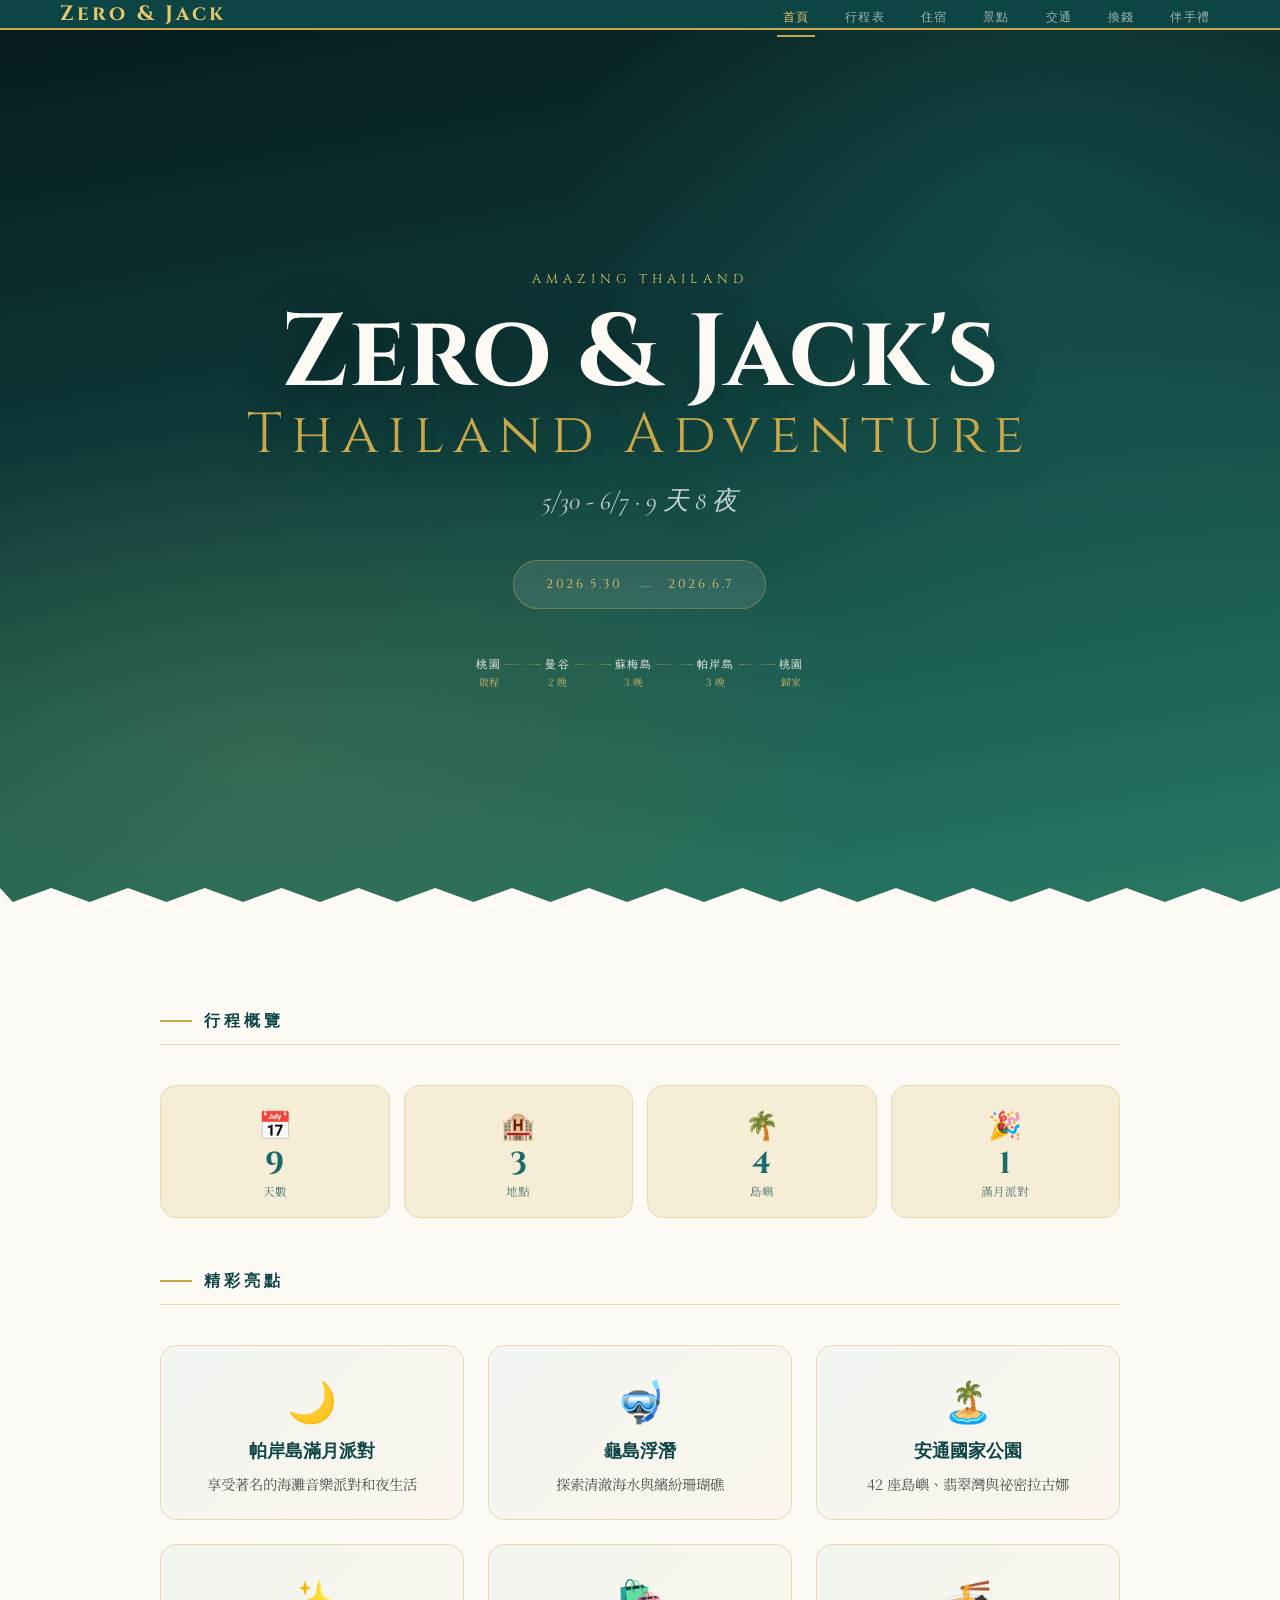
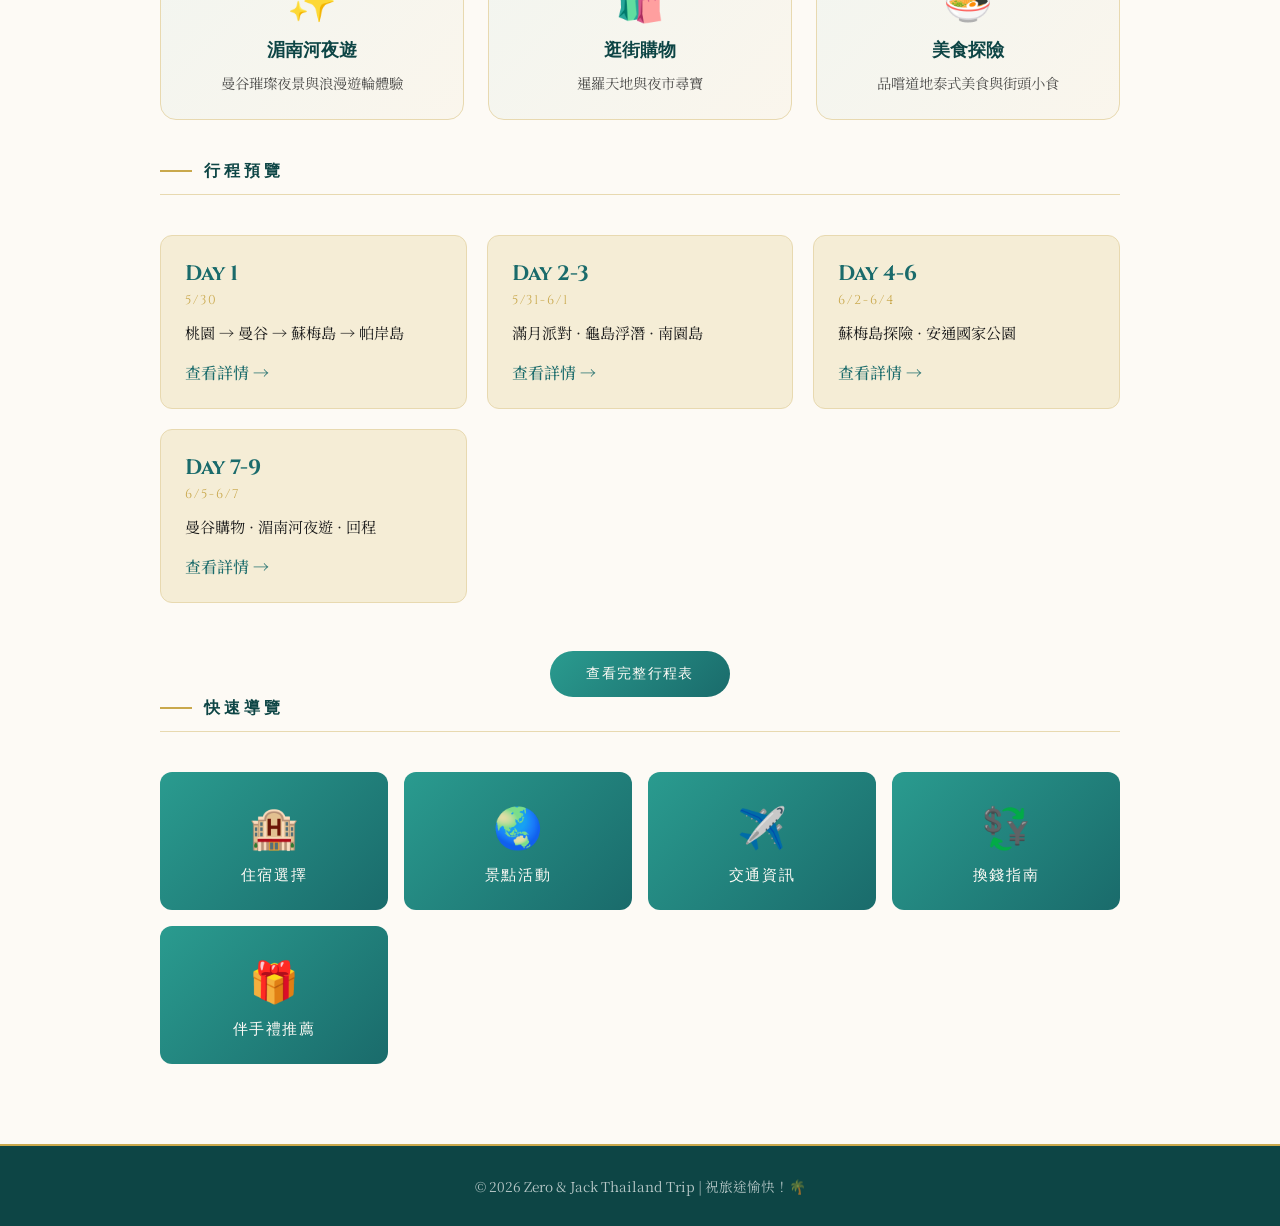
==== index.html @ 82bb22d4 "Initial commit: Zero & Jack Thailand trip website" ====
<!DOCTYPE html>
<html lang="zh-TW">
<head>
  <meta charset="UTF-8">
  <meta name="viewport" content="width=device-width, initial-scale=1.0">
  <title>Zero & Jack 泰國之旅 2026</title>
  <link href="https://fonts.googleapis.com/css2?family=Cinzel:wght@400;600;700&family=Noto+Serif+TC:wght@300;400;500&family=Cormorant+Garamond:ital,wght@0,300;0,500;1,300&display=swap" rel="stylesheet">
  <link rel="stylesheet" href="css/style.css">
</head>
<body>

<!-- NAV -->
<nav class="navbar">
  <div class="nav-container">
    <div class="nav-logo">Zero & Jack</div>
    <ul class="nav-menu">
      <li><a href="index.html" class="nav-link active">首頁</a></li>
      <li><a href="pages/itinerary.html" class="nav-link">行程表</a></li>
      <li><a href="pages/hotels.html" class="nav-link">住宿</a></li>
      <li><a href="pages/attractions.html" class="nav-link">景點</a></li>
      <li><a href="pages/transport.html" class="nav-link">交通</a></li>
      <li><a href="pages/money-exchange.html" class="nav-link">換錢</a></li>
      <li><a href="pages/souvenirs.html" class="nav-link">伴手禮</a></li>
    </ul>
  </div>
</nav>

<!-- HERO -->
<section class="hero">
  <div class="hero-bg"></div>
  <div class="hero-content">
    <p class="eyebrow">AMAZING THAILAND</p>
    <h1 class="hero-title">
      Zero & Jack's<br>
      <span>Thailand Adventure</span>
    </h1>
    <p class="hero-sub">5/30 - 6/7 · 9 天 8 夜</p>
    <div class="hero-dates">
      <span class="dl">2026.5.30</span>
      <span class="sep">—</span>
      <span class="dl">2026.6.7</span>
    </div>
    <div class="route-strip">
      <div class="rnode">
        <span class="city">桃園</span>
        <span class="nights">啟程</span>
      </div>
      <div class="rarrow"></div>
      <div class="rnode">
        <span class="city">曼谷</span>
        <span class="nights">2 晚</span>
      </div>
      <div class="rarrow"></div>
      <div class="rnode">
        <span class="city">蘇梅島</span>
        <span class="nights">3 晚</span>
      </div>
      <div class="rarrow"></div>
      <div class="rnode">
        <span class="city">帕岸島</span>
        <span class="nights">3 晚</span>
      </div>
      <div class="rarrow"></div>
      <div class="rnode">
        <span class="city">桃園</span>
        <span class="nights">歸家</span>
      </div>
    </div>
  </div>
</section>

<!-- OVERVIEW -->
<main class="container">
  <section class="overview">
    <h2 class="sec-title">行程概覽</h2>
    <div class="ov-grid">
      <div class="ov-card">
        <span class="ov-icon">📅</span>
        <div class="ov-num">9</div>
        <div class="ov-label">天數</div>
      </div>
      <div class="ov-card">
        <span class="ov-icon">🏨</span>
        <div class="ov-num">3</div>
        <div class="ov-label">地點</div>
      </div>
      <div class="ov-card">
        <span class="ov-icon">🌴</span>
        <div class="ov-num">4</div>
        <div class="ov-label">島嶼</div>
      </div>
      <div class="ov-card">
        <span class="ov-icon">🎉</span>
        <div class="ov-num">1</div>
        <div class="ov-label">滿月派對</div>
      </div>
    </div>
  </section>

  <!-- HIGHLIGHTS -->
  <section class="highlights">
    <h2 class="sec-title">精彩亮點</h2>
    <div class="highlight-grid">
      <div class="highlight-card">
        <div class="highlight-icon">🌙</div>
        <h3>帕岸島滿月派對</h3>
        <p>享受著名的海灘音樂派對和夜生活</p>
      </div>
      <div class="highlight-card">
        <div class="highlight-icon">🤿</div>
        <h3>龜島浮潛</h3>
        <p>探索清澈海水與繽紛珊瑚礁</p>
      </div>
      <div class="highlight-card">
        <div class="highlight-icon">🏝️</div>
        <h3>安通國家公園</h3>
        <p>42 座島嶼、翡翠灣與祕密拉古娜</p>
      </div>
      <div class="highlight-card">
        <div class="highlight-icon">✨</div>
        <h3>湄南河夜遊</h3>
        <p>曼谷璀璨夜景與浪漫遊輪體驗</p>
      </div>
      <div class="highlight-card">
        <div class="highlight-icon">🛍️</div>
        <h3>逛街購物</h3>
        <p>暹羅天地與夜市尋寶</p>
      </div>
      <div class="highlight-card">
        <div class="highlight-icon">🍜</div>
        <h3>美食探險</h3>
        <p>品嚐道地泰式美食與街頭小食</p>
      </div>
    </div>
  </section>

  <!-- ITINERARY PREVIEW -->
  <section class="itinerary-preview">
    <h2 class="sec-title">行程預覽</h2>
    <div class="preview-cards">
      <div class="prev-card">
        <div class="prev-day">Day 1</div>
        <div class="prev-date">5/30</div>
        <p>桃園 → 曼谷 → 蘇梅島 → 帕岸島</p>
        <a href="pages/itinerary.html#day1" class="prev-link">查看詳情 →</a>
      </div>
      <div class="prev-card">
        <div class="prev-day">Day 2-3</div>
        <div class="prev-date">5/31-6/1</div>
        <p>滿月派對 · 龜島浮潛 · 南園島</p>
        <a href="pages/itinerary.html#day2" class="prev-link">查看詳情 →</a>
      </div>
      <div class="prev-card">
        <div class="prev-day">Day 4-6</div>
        <div class="prev-date">6/2-6/4</div>
        <p>蘇梅島探險 · 安通國家公園</p>
        <a href="pages/itinerary.html#day4" class="prev-link">查看詳情 →</a>
      </div>
      <div class="prev-card">
        <div class="prev-day">Day 7-9</div>
        <div class="prev-date">6/5-6/7</div>
        <p>曼谷購物 · 湄南河夜遊 · 回程</p>
        <a href="pages/itinerary.html#day7" class="prev-link">查看詳情 →</a>
      </div>
    </div>
    <div style="text-align: center; margin-top: 3rem;">
      <a href="pages/itinerary.html" class="btn-primary">查看完整行程表</a>
    </div>
  </section>

  <!-- QUICK LINKS -->
  <section class="quick-links">
    <h2 class="sec-title">快速導覽</h2>
    <div class="links-grid">
      <a href="pages/hotels.html" class="link-box">
        <span class="link-icon">🏨</span>
        <span class="link-text">住宿選擇</span>
      </a>
      <a href="pages/attractions.html" class="link-box">
        <span class="link-icon">🌏</span>
        <span class="link-text">景點活動</span>
      </a>
      <a href="pages/transport.html" class="link-box">
        <span class="link-icon">✈️</span>
        <span class="link-text">交通資訊</span>
      </a>
      <a href="pages/money-exchange.html" class="link-box">
        <span class="link-icon">💱</span>
        <span class="link-text">換錢指南</span>
      </a>
      <a href="pages/souvenirs.html" class="link-box">
        <span class="link-icon">🎁</span>
        <span class="link-text">伴手禮推薦</span>
      </a>
    </div>
  </section>
</main>

<!-- FOOTER -->
<footer class="footer">
  <p>&copy; 2026 Zero & Jack Thailand Trip | 祝旅途愉快！🌴</p>
</footer>

<script src="js/script.js"></script>
</body>
</html>
---- css/style.css ----
:root {
  --gold: #C9A84C;
  --gold-l: #E8C96A;
  --teal: #1A6B6B;
  --teal-d: #0D4545;
  --teal-l: #2A9B8F;
  --coral: #E8734A;
  --sand: #F5EDD6;
  --sand-d: #E8D9B0;
  --ink: #1C1C1C;
  --white: #FDFAF5;
}

* {
  margin: 0;
  padding: 0;
  box-sizing: border-box;
}

html {
  scroll-behavior: smooth;
}

body {
  font-family: 'Noto Serif TC', serif;
  background: var(--white);
  color: var(--ink);
  overflow-x: hidden;
}

/* NAVBAR */
.navbar {
  position: sticky;
  top: 0;
  z-index: 100;
  background: var(--teal-d);
  border-bottom: 2px solid var(--gold);
}

.nav-container {
  max-width: 1200px;
  margin: 0 auto;
  display: flex;
  justify-content: space-between;
  align-items: center;
  padding: 0 20px;
}

.nav-logo {
  font-family: 'Cinzel', serif;
  font-size: 1.3rem;
  font-weight: 700;
  color: var(--gold-l);
  letter-spacing: 0.15em;
}

.nav-menu {
  display: flex;
  list-style: none;
  gap: 1rem;
  flex-wrap: wrap;
}

.nav-link {
  font-family: 'Cinzel', serif;
  font-size: 0.75rem;
  letter-spacing: 0.1em;
  color: rgba(255, 255, 255, 0.6);
  text-decoration: none;
  padding: 12px 10px;
  transition: color 0.3s;
  position: relative;
}

.nav-link:hover,
.nav-link.active {
  color: var(--gold-l);
}

.nav-link::after {
  content: '';
  position: absolute;
  bottom: 0;
  left: 50%;
  right: 50%;
  height: 2px;
  background: var(--gold);
  transition: left 0.3s, right 0.3s;
}

.nav-link:hover::after,
.nav-link.active::after {
  left: 10%;
  right: 10%;
}

/* HERO */
.hero {
  min-height: 100vh;
  background: linear-gradient(170deg, #071c1c 0%, #0d3535 35%, #1a5a50 65%, #2a7a65 100%);
  position: relative;
  display: flex;
  align-items: center;
  justify-content: center;
  overflow: hidden;
}

.hero-bg {
  position: absolute;
  inset: 0;
  background: url('https://images.unsplash.com/photo-1552465011-b4e21bf6e79a?w=1600&q=70&fit=crop') center/cover no-repeat;
  opacity: 0.25;
}

.hero::before {
  content: '';
  position: absolute;
  inset: 0;
  background: radial-gradient(ellipse 80% 60% at 20% 80%, rgba(201, 168, 76, 0.15) 0%, transparent 60%),
              radial-gradient(ellipse 60% 80% at 80% 20%, rgba(42, 155, 143, 0.2) 0%, transparent 60%);
}

.hero::after {
  content: '';
  position: absolute;
  bottom: 0;
  left: 0;
  right: 0;
  height: 70px;
  background: var(--white);
  clip-path: polygon(0 100%, 100% 100%, 100% 40%, 97% 60%, 94% 40%, 91% 60%, 88% 40%, 85% 60%, 82% 40%, 79% 60%, 76% 40%, 73% 60%, 70% 40%, 67% 60%, 64% 40%, 61% 60%, 58% 40%, 55% 60%, 52% 40%, 49% 60%, 46% 40%, 43% 60%, 40% 40%, 37% 60%, 34% 40%, 31% 60%, 28% 40%, 25% 60%, 22% 40%, 19% 60%, 16% 40%, 13% 60%, 10% 40%, 7% 60%, 4% 40%, 1% 60%, 0 40%);
}

.hero-content {
  position: relative;
  z-index: 2;
  text-align: center;
  padding: 40px 20px;
}

.eyebrow {
  font-family: 'Cinzel', serif;
  font-size: 0.8rem;
  letter-spacing: 0.4em;
  color: var(--gold-l);
  margin-bottom: 20px;
}

.hero-title {
  font-family: 'Cinzel', serif;
  font-size: clamp(3rem, 8vw, 6.5rem);
  font-weight: 700;
  color: var(--white);
  line-height: 0.9;
  text-shadow: 0 4px 40px rgba(0, 0, 0, 0.4);
}

.hero-title span {
  display: block;
  color: var(--gold);
  font-size: 0.55em;
  font-weight: 400;
  letter-spacing: 0.15em;
  margin-top: 10px;
}

.hero-sub {
  font-family: 'Cormorant Garamond', serif;
  font-size: clamp(1.1rem, 2.5vw, 1.6rem);
  color: rgba(255, 255, 255, 0.75);
  font-style: italic;
  margin: 22px 0;
}

.hero-dates {
  display: inline-flex;
  align-items: center;
  gap: 16px;
  background: rgba(255, 255, 255, 0.1);
  border: 1px solid rgba(201, 168, 76, 0.4);
  border-radius: 60px;
  padding: 12px 32px;
  backdrop-filter: blur(10px);
  margin: 20px 0;
}

.hero-dates .dl {
  font-family: 'Cinzel', serif;
  font-size: 0.8rem;
  letter-spacing: 0.2em;
  color: var(--gold-l);
}

.hero-dates .sep {
  color: rgba(255, 255, 255, 0.3);
}

.route-strip {
  display: flex;
  align-items: center;
  justify-content: center;
  flex-wrap: wrap;
  gap: 0;
  margin-top: 28px;
}

.rnode {
  display: flex;
  flex-direction: column;
  align-items: center;
  gap: 3px;
}

.rnode .city {
  font-family: 'Cinzel', serif;
  font-size: 0.7rem;
  letter-spacing: 0.15em;
  color: var(--white);
  opacity: 0.9;
}

.rnode .nights {
  font-size: 0.62rem;
  color: var(--gold-l);
  opacity: 0.8;
}

.rarrow {
  width: 36px;
  height: 1px;
  background: linear-gradient(90deg, var(--gold), transparent 50%, var(--gold));
  margin: 0 4px;
  position: relative;
  top: -8px;
  opacity: 0.55;
}

/* CONTAINER */
.container {
  max-width: 1000px;
  margin: 0 auto;
  padding: 80px 20px;
}

/* SECTION TITLE */
.sec-title {
  font-family: 'Cinzel', serif;
  font-size: 1rem;
  letter-spacing: 0.25em;
  color: var(--teal-d);
  margin-bottom: 40px;
  padding-bottom: 12px;
  border-bottom: 1px solid var(--sand-d);
  display: flex;
  align-items: center;
  gap: 12px;
  text-transform: uppercase;
}

.sec-title::before {
  content: '';
  display: block;
  width: 32px;
  height: 2px;
  background: var(--gold);
  flex-shrink: 0;
}

/* OVERVIEW */
.ov-grid {
  display: grid;
  grid-template-columns: repeat(auto-fit, minmax(160px, 1fr));
  gap: 14px;
  margin-bottom: 52px;
}

.ov-card {
  background: var(--sand);
  border-radius: 16px;
  padding: 18px 14px;
  text-align: center;
  border: 1px solid var(--sand-d);
  transition: transform 0.3s, box-shadow 0.3s;
}

.ov-card:hover {
  transform: translateY(-4px);
  box-shadow: 0 12px 40px rgba(13, 69, 69, 0.12);
}

.ov-icon {
  font-size: 1.7rem;
  margin-bottom: 6px;
  display: block;
}

.ov-num {
  font-family: 'Cinzel', serif;
  font-size: 1.9rem;
  font-weight: 700;
  color: var(--teal);
  line-height: 1;
}

.ov-label {
  font-size: 0.72rem;
  color: var(--teal-d);
  opacity: 0.7;
  margin-top: 4px;
}

/* HIGHLIGHTS */
.highlight-grid {
  display: grid;
  grid-template-columns: repeat(auto-fit, minmax(280px, 1fr));
  gap: 24px;
  margin-bottom: 40px;
}

.highlight-card {
  background: linear-gradient(135deg, rgba(42, 155, 143, 0.05) 0%, rgba(201, 168, 76, 0.05) 100%);
  border: 1px solid var(--sand-d);
  border-radius: 16px;
  padding: 24px;
  text-align: center;
  transition: transform 0.3s, box-shadow 0.3s;
}

.highlight-card:hover {
  transform: translateY(-8px);
  box-shadow: 0 16px 40px rgba(13, 69, 69, 0.1);
}

.highlight-icon {
  font-size: 2.5rem;
  margin-bottom: 12px;
  display: block;
}

.highlight-card h3 {
  font-family: 'Cinzel', serif;
  font-size: 1.1rem;
  color: var(--teal-d);
  margin-bottom: 8px;
}

.highlight-card p {
  font-size: 0.9rem;
  color: var(--ink);
  opacity: 0.75;
  line-height: 1.6;
}

/* ITINERARY PREVIEW */
.preview-cards {
  display: grid;
  grid-template-columns: repeat(auto-fit, minmax(240px, 1fr));
  gap: 20px;
  margin-bottom: 40px;
}

.prev-card {
  background: var(--sand);
  border: 1px solid var(--sand-d);
  border-radius: 12px;
  padding: 24px;
  transition: all 0.3s;
}

.prev-card:hover {
  transform: translateY(-8px);
  box-shadow: 0 12px 30px rgba(13, 69, 69, 0.15);
}

.prev-day {
  font-family: 'Cinzel', serif;
  font-size: 1.3rem;
  font-weight: 700;
  color: var(--teal);
  margin-bottom: 4px;
}

.prev-date {
  font-family: 'Cinzel', serif;
  font-size: 0.8rem;
  color: var(--gold);
  margin-bottom: 12px;
  letter-spacing: 0.15em;
}

.prev-card p {
  font-size: 0.95rem;
  color: var(--ink);
  margin-bottom: 16px;
  line-height: 1.6;
}

.prev-link {
  color: var(--teal);
  text-decoration: none;
  font-weight: 500;
  transition: color 0.3s;
}

.prev-link:hover {
  color: var(--gold);
}

/* QUICK LINKS */
.links-grid {
  display: grid;
  grid-template-columns: repeat(auto-fit, minmax(180px, 1fr));
  gap: 16px;
}

.link-box {
  background: linear-gradient(135deg, var(--teal-l) 0%, var(--teal) 100%);
  border-radius: 12px;
  padding: 24px;
  text-align: center;
  text-decoration: none;
  color: var(--white);
  transition: all 0.3s;
}

.link-box:hover {
  transform: translateY(-8px);
  box-shadow: 0 12px 30px rgba(26, 107, 107, 0.3);
}

.link-icon {
  font-size: 2.5rem;
  display: block;
  margin-bottom: 12px;
}

.link-text {
  font-family: 'Cinzel', serif;
  font-size: 0.95rem;
  letter-spacing: 0.1em;
  display: block;
}

/* BUTTONS */
.btn-primary {
  display: inline-block;
  background: linear-gradient(135deg, var(--teal-l) 0%, var(--teal) 100%);
  color: var(--white);
  padding: 14px 36px;
  border-radius: 50px;
  text-decoration: none;
  font-family: 'Cinzel', serif;
  font-size: 0.85rem;
  letter-spacing: 0.1em;
  transition: all 0.3s;
}

.btn-primary:hover {
  transform: translateY(-2px);
  box-shadow: 0 8px 24px rgba(26, 107, 107, 0.3);
}

/* FOOTER */
.footer {
  background: var(--teal-d);
  color: rgba(255, 255, 255, 0.7);
  text-align: center;
  padding: 30px 20px;
  font-size: 0.85rem;
  border-top: 2px solid var(--gold);
}

/* PAGE SECTIONS */
.page-header {
  background: linear-gradient(135deg, var(--teal-d) 0%, var(--teal) 100%);
  color: var(--white);
  padding: 60px 20px;
  margin-bottom: 60px;
  text-align: center;
}

.page-header h1 {
  font-family: 'Cinzel', serif;
  font-size: clamp(2rem, 5vw, 3.5rem);
  margin-bottom: 12px;
}

.page-header p {
  font-size: 1.1rem;
  opacity: 0.9;
}

/* CARDS */
.card {
  background: var(--white);
  border: 1px solid var(--sand-d);
  border-radius: 16px;
  padding: 24px;
  margin-bottom: 24px;
  transition: all 0.3s;
}

.card:hover {
  box-shadow: 0 8px 24px rgba(13, 69, 69, 0.1);
}

.card h3 {
  font-family: 'Cinzel', serif;
  font-size: 1.3rem;
  color: var(--teal);
  margin-bottom: 12px;
}

.card p {
  font-size: 0.95rem;
  line-height: 1.8;
  color: var(--ink);
  margin-bottom: 12px;
}

/* LINKS */
.external-link {
  display: inline-block;
  background: var(--sand);
  color: var(--teal);
  padding: 8px 16px;
  border-radius: 20px;
  text-decoration: none;
  font-size: 0.85rem;
  font-weight: 500;
  margin-right: 8px;
  margin-top: 8px;
  transition: all 0.3s;
}

.external-link:hover {
  background: var(--gold);
  color: var(--white);
}

/* RATING */
.rating {
  color: var(--gold);
  font-size: 0.9rem;
  margin: 8px 0;
}

.rating strong {
  color: var(--teal-d);
}

/* RESPONSIVE */
@media (max-width: 768px) {
  .nav-menu {
    gap: 0.5rem;
  }

  .nav-link {
    font-size: 0.65rem;
    padding: 10px 6px;
  }

  .container {
    padding: 60px 15px;
  }

  .hero-title {
    font-size: 2.5rem;
  }

  .sec-title {
    font-size: 0.85rem;
  }

  .highlight-grid,
  .preview-cards,
  .links-grid {
    grid-template-columns: 1fr;
  }
}
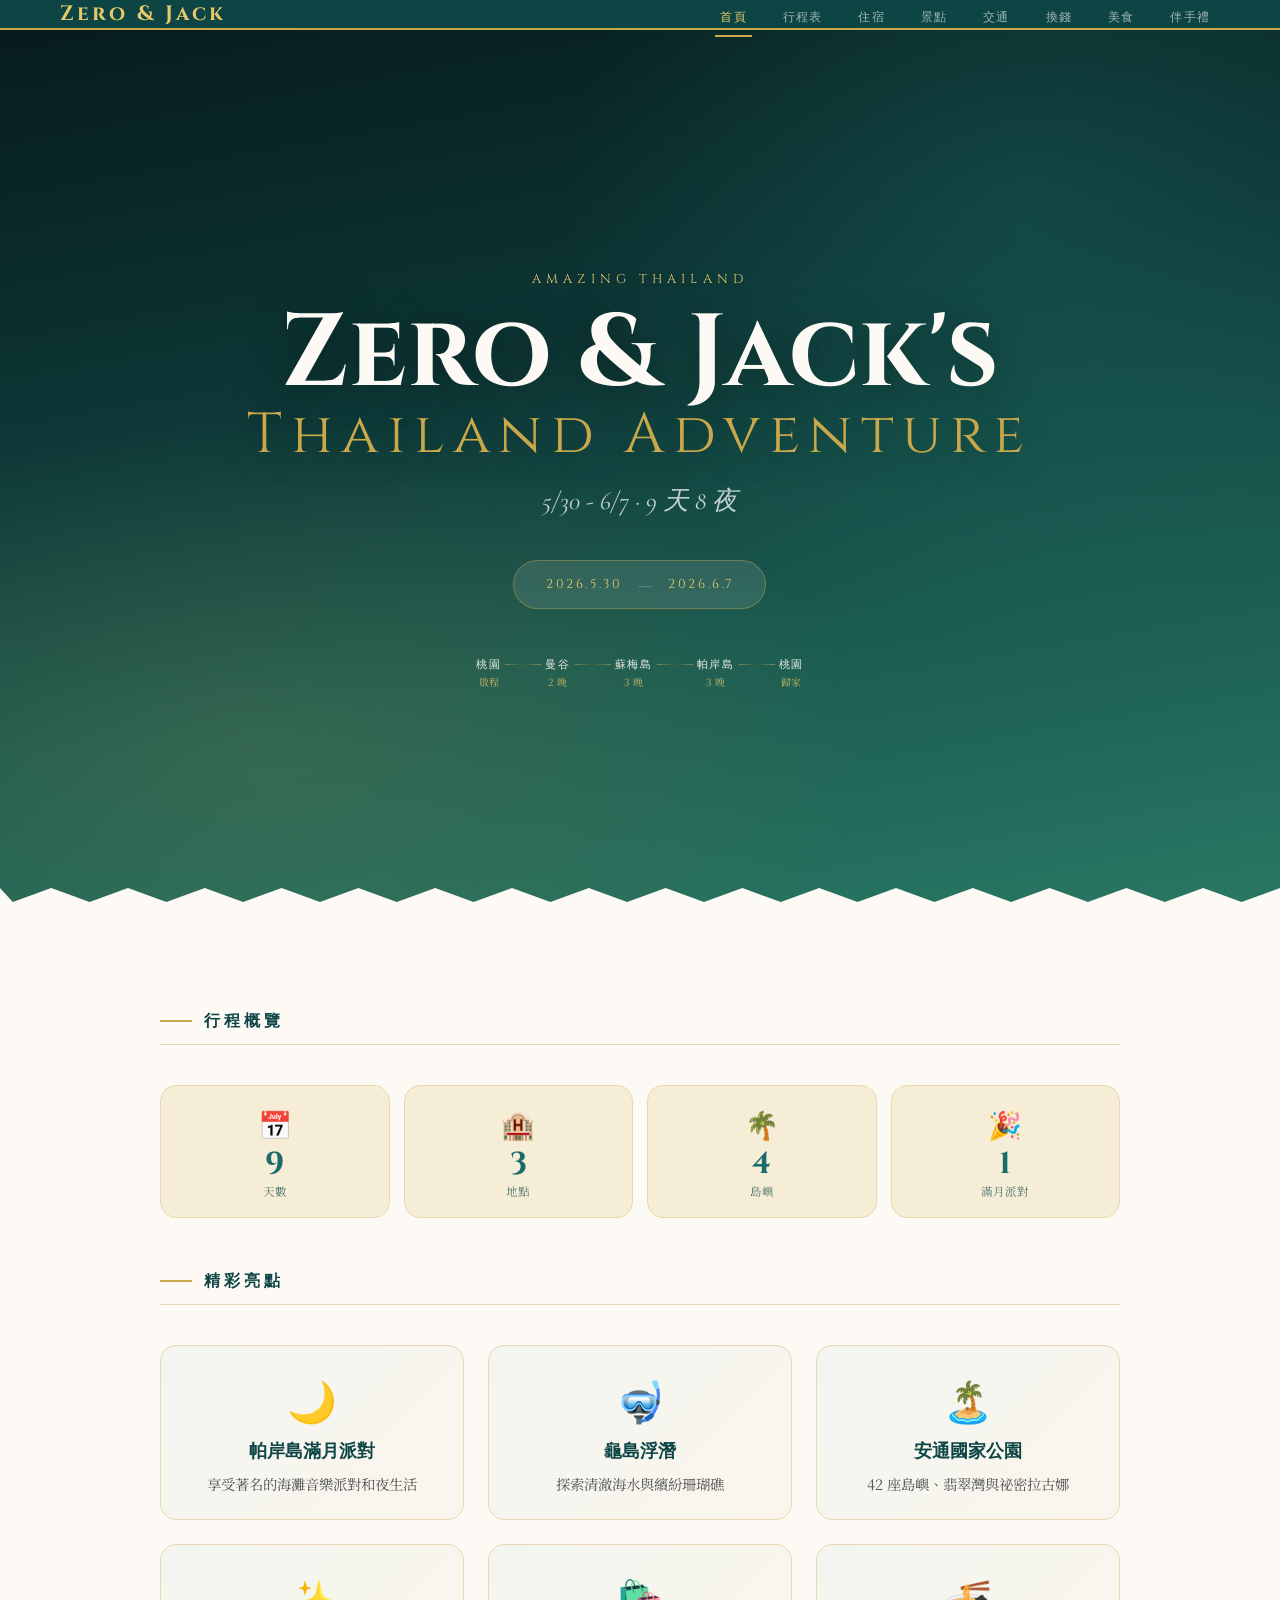
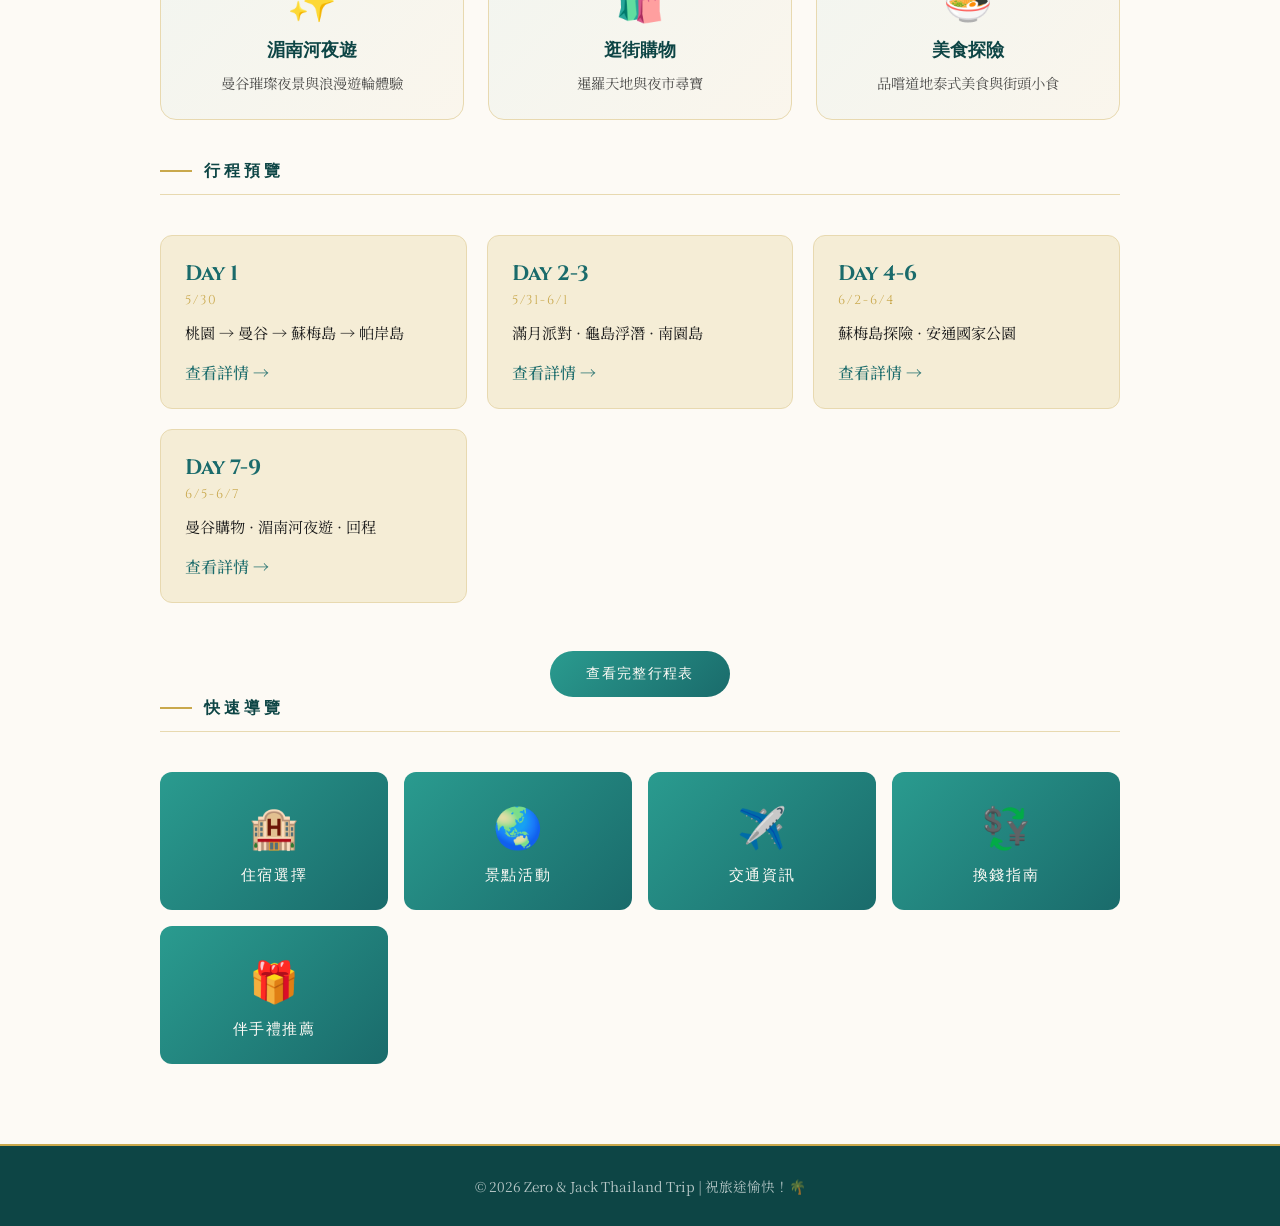
==== commit 06487737: "Add food page with saved restaurants and dish recommendations" ====
--- a/index.html
+++ b/index.html
@@ -20,6 +20,7 @@
       <li><a href="pages/attractions.html" class="nav-link">景點</a></li>
       <li><a href="pages/transport.html" class="nav-link">交通</a></li>
       <li><a href="pages/money-exchange.html" class="nav-link">換錢</a></li>
+      <li><a href="pages/food.html" class="nav-link">美食</a></li>
       <li><a href="pages/souvenirs.html" class="nav-link">伴手禮</a></li>
     </ul>
   </div>
